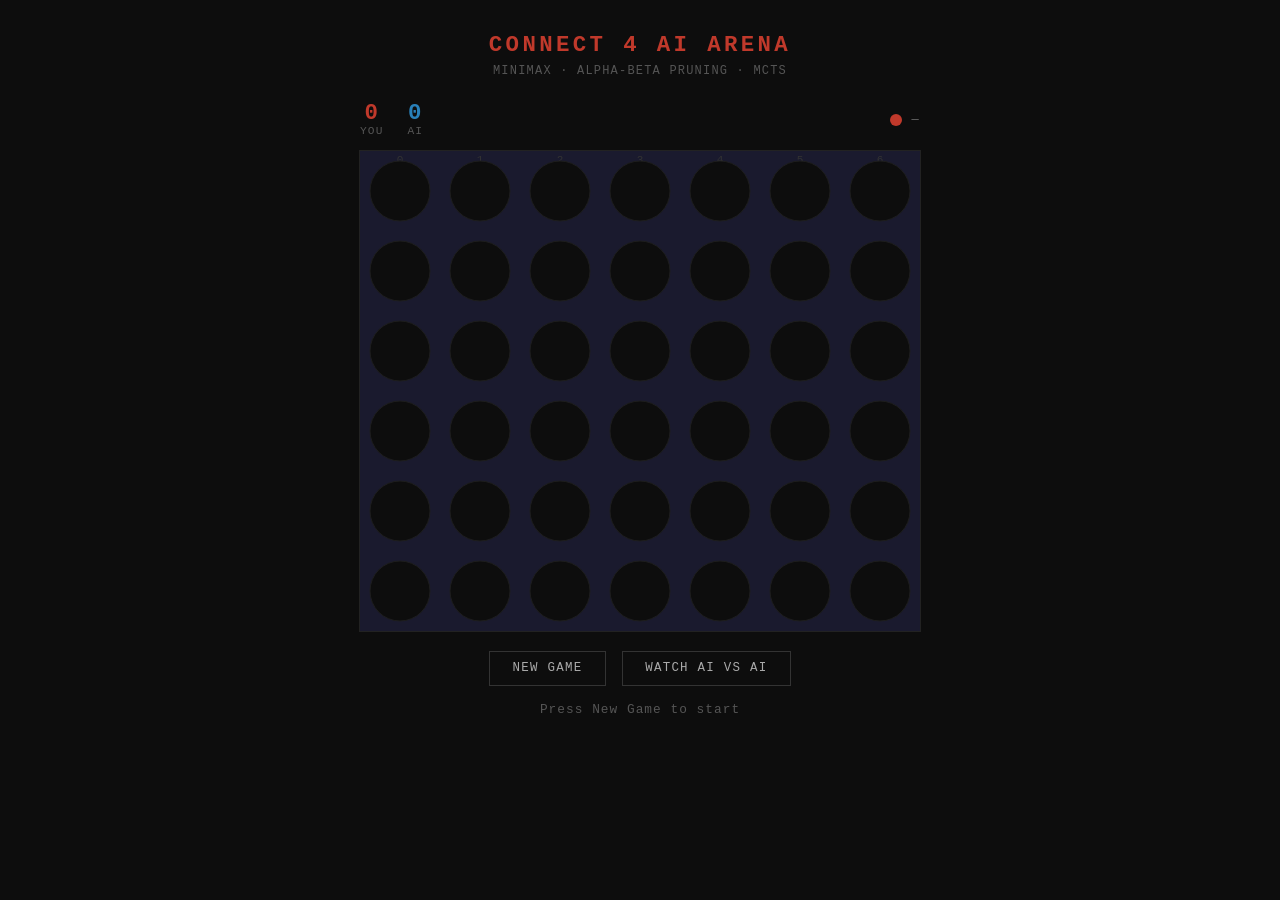
==== index.html @ ddeee267 "Day 16: add frontend files to root for GitHub Pages" ====
<!DOCTYPE html>
<html lang="en">
<head>
  <meta charset="UTF-8" />
  <meta name="viewport" content="width=device-width, initial-scale=1.0"/>
  <title>Connect 4 AI Arena</title>
  <style>
    * { box-sizing: border-box; margin: 0; padding: 0; }

    body {
      background: #0d0d0d;
      color: #f0f0f0;
      font-family: 'Courier New', monospace;
      display: flex;
      flex-direction: column;
      align-items: center;
      min-height: 100vh;
      padding: 2rem;
    }

    h1 {
      font-size: 1.4rem;
      letter-spacing: 0.15em;
      text-transform: uppercase;
      color: #c0392b;
      margin-bottom: 0.4rem;
    }

    .subtitle {
      font-size: 0.75rem;
      color: #555;
      letter-spacing: 0.1em;
      text-transform: uppercase;
      margin-bottom: 1.5rem;
    }

    .hud {
      display: flex;
      align-items: center;
      justify-content: space-between;
      width: 560px;
      margin-bottom: 0.8rem;
    }

    .score-box {
      display: flex;
      gap: 1.5rem;
    }

    .score-item {
      display: flex;
      flex-direction: column;
      align-items: center;
      font-size: 0.7rem;
      text-transform: uppercase;
      letter-spacing: 0.1em;
      color: #555;
    }

    .score-item span {
      font-size: 1.4rem;
      font-weight: bold;
      color: #f0f0f0;
      line-height: 1;
    }

    .score-item.player-score span { color: #c0392b; }
    .score-item.ai-score span     { color: #2980b9; }

    .turn-display {
      display: flex;
      align-items: center;
      gap: 0.6rem;
      font-size: 0.75rem;
      text-transform: uppercase;
      letter-spacing: 0.1em;
      color: #666;
    }

    #turn-indicator {
      width: 12px;
      height: 12px;
      border-radius: 50%;
      background: #c0392b;
      transition: background 0.3s;
    }

    #board-canvas {
      border: 1px solid #222;
      cursor: pointer;
      display: block;
    }

    .controls {
      margin-top: 1.2rem;
      display: flex;
      gap: 1rem;
    }

    button {
      background: none;
      border: 1px solid #333;
      color: #aaa;
      font-family: inherit;
      font-size: 0.78rem;
      text-transform: uppercase;
      letter-spacing: 0.1em;
      padding: 0.6rem 1.4rem;
      cursor: pointer;
      transition: border-color 0.2s, color 0.2s;
    }

    button:hover  { border-color: #c0392b; color: #c0392b; }
    button.active { border-color: #c0392b; color: #c0392b; }

    #status {
      margin-top: 1rem;
      font-size: 0.8rem;
      color: #555;
      letter-spacing: 0.08em;
      min-height: 1.4rem;
      text-align: center;
    }

    #status.highlight { color: #f1c40f; font-weight: bold; }

    .game-id {
      margin-top: 0.4rem;
      font-size: 0.62rem;
      color: #2a2a2a;
      letter-spacing: 0.06em;
    }
  </style>
</head>
<body>

  <h1>Connect 4 AI Arena</h1>
  <p class="subtitle">Minimax · Alpha-Beta Pruning · MCTS</p>

  <div class="hud">
    <div class="score-box">
      <div class="score-item player-score">
        <span id="score-player">0</span>
        You
      </div>
      <div class="score-item ai-score">
        <span id="score-ai">0</span>
        AI
      </div>
    </div>
    <div class="turn-display">
      <div id="turn-indicator"></div>
      <span id="turn-label">—</span>
    </div>
  </div>

  <canvas id="board-canvas" width="560" height="480"></canvas>

  <div class="controls">
    <button id="btn-new">New Game</button>
    <button id="btn-watch">Watch AI vs AI</button>
  </div>

  <div id="status">Press New Game to start</div>
  <div class="game-id" id="game-id-label"></div>

  <script src="app.js"></script>
</body>
</html>
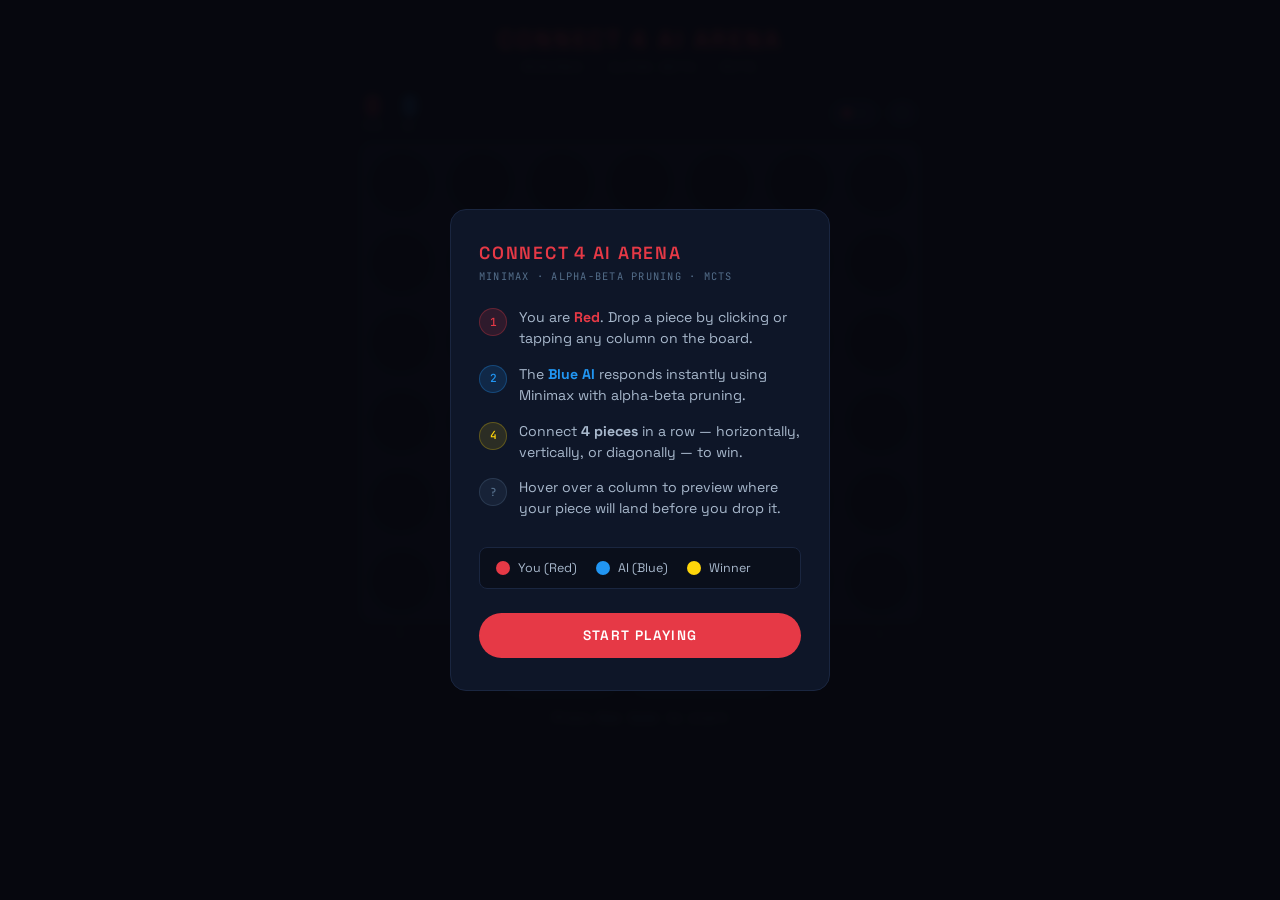
==== commit 9616c2ac: "Sync updated frontend files to root for GitHub Pages" ====
--- a/index.html
+++ b/index.html
@@ -2,159 +2,411 @@
 <html lang="en">
 <head>
   <meta charset="UTF-8" />
-  <meta name="viewport" content="width=device-width, initial-scale=1.0"/>
+  <meta name="viewport" content="width=device-width, initial-scale=1.0, maximum-scale=1.0"/>
   <title>Connect 4 AI Arena</title>
+  <link href="https://fonts.googleapis.com/css2?family=Space+Grotesk:wght@400;500;600&family=JetBrains+Mono:wght@400;500&display=swap" rel="stylesheet"/>
   <style>
-    * { box-sizing: border-box; margin: 0; padding: 0; }
+    *, *::before, *::after { box-sizing: border-box; margin: 0; padding: 0; }
+
+    :root {
+      --p1: #e63946;
+      --p2: #2196f3;
+      --win: #ffd60a;
+      --bg: #07080f;
+      --board-bg: #0e1628;
+      --text: #e8eaf6;
+      --label: #546e8a;
+      --muted: #3d5068;
+      --border: #1a2640;
+    }
+
+    html, body {
+      height: 100%;
+    }
 
     body {
-      background: #0d0d0d;
-      color: #f0f0f0;
-      font-family: 'Courier New', monospace;
+      background: var(--bg);
+      color: var(--text);
+      font-family: 'Space Grotesk', sans-serif;
       display: flex;
       flex-direction: column;
       align-items: center;
       min-height: 100vh;
-      padding: 2rem;
+      padding: 1.5rem 1rem 2rem;
+    }
+
+    header {
+      text-align: center;
+      margin-bottom: 1.25rem;
     }
 
     h1 {
-      font-size: 1.4rem;
+      font-size: clamp(1rem, 4vw, 1.5rem);
+      font-weight: 600;
+      letter-spacing: 0.12em;
+      text-transform: uppercase;
+      color: var(--p1);
+      margin-bottom: 0.3rem;
+    }
+
+    .subtitle {
+      font-family: 'JetBrains Mono', monospace;
+      font-size: clamp(0.55rem, 2vw, 0.7rem);
+      color: var(--label);
       letter-spacing: 0.15em;
       text-transform: uppercase;
-      color: #c0392b;
-      margin-bottom: 0.4rem;
-    }
-
-    .subtitle {
-      font-size: 0.75rem;
-      color: #555;
+    }
+
+    .hud {
+      display: flex;
+      align-items: center;
+      justify-content: space-between;
+      width: 100%;
+      max-width: 560px;
+      margin-bottom: 0.6rem;
+      padding: 0 2px;
+    }
+
+    .scores { display: flex; gap: 1.2rem; }
+
+    .score-block {
+      display: flex;
+      flex-direction: column;
+      align-items: center;
+      gap: 1px;
+    }
+
+    .score-num {
+      font-family: 'JetBrains Mono', monospace;
+      font-size: clamp(1.2rem, 4vw, 1.6rem);
+      font-weight: 500;
+      line-height: 1;
+    }
+
+    .score-num.p1 { color: var(--p1); }
+    .score-num.p2 { color: var(--p2); }
+
+    .score-lbl {
+      font-family: 'JetBrains Mono', monospace;
+      font-size: 0.58rem;
+      color: var(--label);
+      text-transform: uppercase;
       letter-spacing: 0.1em;
+    }
+
+    .turn-badge {
+      display: flex;
+      align-items: center;
+      gap: 0.45rem;
+      font-family: 'JetBrains Mono', monospace;
+      font-size: clamp(0.6rem, 2vw, 0.7rem);
+      color: var(--label);
+      text-transform: uppercase;
+      letter-spacing: 0.08em;
+      background: var(--board-bg);
+      border: 1px solid var(--border);
+      padding: 0.35rem 0.75rem;
+      border-radius: 2rem;
+    }
+
+    #turn-dot {
+      width: 8px; height: 8px;
+      border-radius: 50%;
+      background: var(--p1);
+      transition: background 0.3s;
+      flex-shrink: 0;
+    }
+
+    #turn-dot.pulse { animation: pulse 0.7s ease-in-out infinite; }
+
+    @keyframes pulse {
+      0%, 100% { opacity: 1; transform: scale(1); }
+      50% { opacity: 0.3; transform: scale(0.7); }
+    }
+
+    .canvas-wrap {
+      width: 100%;
+      max-width: 560px;
+      display: flex;
+      flex-direction: column;
+      align-items: center;
+    }
+
+    canvas {
+      display: block;
+      width: 100%;
+      border-radius: 10px;
+      border: 1px solid var(--border);
+      touch-action: none;
+    }
+
+    .col-labels {
+      display: flex;
+      width: 100%;
+      max-width: 560px;
+      margin-top: 0.35rem;
+    }
+
+    .col-label {
+      flex: 1;
+      text-align: center;
+      font-family: 'JetBrains Mono', monospace;
+      font-size: 0.58rem;
+      color: var(--muted);
+    }
+
+    .controls {
+      display: flex;
+      gap: 0.6rem;
+      margin-top: 1.2rem;
+      flex-wrap: wrap;
+      justify-content: center;
+    }
+
+    button {
+      font-family: 'Space Grotesk', sans-serif;
+      font-size: clamp(0.7rem, 2.5vw, 0.78rem);
+      font-weight: 500;
+      letter-spacing: 0.08em;
+      text-transform: uppercase;
+      padding: 0.6rem 1.4rem;
+      border-radius: 2rem;
+      cursor: pointer;
+      transition: all 0.2s;
+      border: 1px solid var(--border);
+      background: var(--board-bg);
+      color: var(--label);
+      -webkit-tap-highlight-color: transparent;
+    }
+
+    button:hover, button:active { border-color: var(--p1); color: var(--p1); }
+    button.active { border-color: var(--p1); color: var(--p1); background: rgba(230,57,70,0.08); }
+
+    #status {
+      margin-top: 0.85rem;
+      font-family: 'JetBrains Mono', monospace;
+      font-size: clamp(0.65rem, 2.2vw, 0.75rem);
+      color: var(--label);
+      letter-spacing: 0.05em;
+      min-height: 1.2rem;
+      text-align: center;
+      padding: 0 1rem;
+    }
+
+    #status.win      { color: var(--win); font-weight: 500; }
+    #status.lose     { color: var(--p2); }
+    #status.thinking { color: var(--p2); }
+
+    .game-id {
+      margin-top: 0.3rem;
+      font-family: 'JetBrains Mono', monospace;
+      font-size: 0.55rem;
+      color: #1d2d42;
+    }
+
+    /* ── RULES MODAL ── */
+    .modal-overlay {
+      position: fixed;
+      inset: 0;
+      background: rgba(7, 8, 15, 0.92);
+      display: flex;
+      align-items: center;
+      justify-content: center;
+      z-index: 100;
+      padding: 1rem;
+      backdrop-filter: blur(4px);
+    }
+
+    .modal-overlay.hidden { display: none; }
+
+    .modal {
+      background: #0e1628;
+      border: 1px solid #1a2640;
+      border-radius: 16px;
+      padding: 2rem 1.75rem;
+      max-width: 380px;
+      width: 100%;
+    }
+
+    .modal h2 {
+      font-size: 1.1rem;
+      font-weight: 600;
+      letter-spacing: 0.1em;
+      text-transform: uppercase;
+      color: var(--p1);
+      margin-bottom: 0.3rem;
+    }
+
+    .modal .tagline {
+      font-family: 'JetBrains Mono', monospace;
+      font-size: 0.65rem;
+      color: var(--label);
+      letter-spacing: 0.12em;
       text-transform: uppercase;
       margin-bottom: 1.5rem;
     }
 
-    .hud {
-      display: flex;
-      align-items: center;
-      justify-content: space-between;
-      width: 560px;
-      margin-bottom: 0.8rem;
-    }
-
-    .score-box {
-      display: flex;
-      gap: 1.5rem;
-    }
-
-    .score-item {
+    .rules-list {
+      list-style: none;
       display: flex;
       flex-direction: column;
-      align-items: center;
+      gap: 0.9rem;
+      margin-bottom: 1.75rem;
+    }
+
+    .rules-list li {
+      display: flex;
+      align-items: flex-start;
+      gap: 0.75rem;
+      font-size: 0.88rem;
+      color: #a8b8cc;
+      line-height: 1.5;
+    }
+
+    .rule-icon {
+      width: 28px;
+      height: 28px;
+      border-radius: 50%;
+      flex-shrink: 0;
+      display: flex;
+      align-items: center;
+      justify-content: center;
       font-size: 0.7rem;
-      text-transform: uppercase;
+      font-family: 'JetBrains Mono', monospace;
+      font-weight: 500;
+      margin-top: 1px;
+    }
+
+    .rule-icon.red  { background: rgba(230,57,70,0.15); color: var(--p1); border: 1px solid rgba(230,57,70,0.3); }
+    .rule-icon.blue { background: rgba(33,150,243,0.15); color: var(--p2); border: 1px solid rgba(33,150,243,0.3); }
+    .rule-icon.gold { background: rgba(255,214,10,0.12); color: var(--win); border: 1px solid rgba(255,214,10,0.25); }
+    .rule-icon.gray { background: rgba(84,110,138,0.15); color: var(--label); border: 1px solid rgba(84,110,138,0.3); }
+
+    .legend {
+      display: flex;
+      gap: 1.2rem;
+      margin-bottom: 1.5rem;
+      padding: 0.75rem 1rem;
+      background: rgba(7,8,15,0.5);
+      border-radius: 8px;
+      border: 1px solid var(--border);
+    }
+
+    .legend-item {
+      display: flex;
+      align-items: center;
+      gap: 0.5rem;
+      font-size: 0.78rem;
+      color: #a8b8cc;
+    }
+
+    .legend-dot {
+      width: 14px;
+      height: 14px;
+      border-radius: 50%;
+    }
+
+    .btn-start {
+      width: 100%;
+      padding: 0.85rem;
+      border-radius: 2rem;
+      background: var(--p1);
+      color: white;
+      border: none;
+      font-family: 'Space Grotesk', sans-serif;
+      font-size: 0.85rem;
+      font-weight: 600;
       letter-spacing: 0.1em;
-      color: #555;
-    }
-
-    .score-item span {
-      font-size: 1.4rem;
-      font-weight: bold;
-      color: #f0f0f0;
-      line-height: 1;
-    }
-
-    .score-item.player-score span { color: #c0392b; }
-    .score-item.ai-score span     { color: #2980b9; }
-
-    .turn-display {
-      display: flex;
-      align-items: center;
-      gap: 0.6rem;
-      font-size: 0.75rem;
-      text-transform: uppercase;
-      letter-spacing: 0.1em;
-      color: #666;
-    }
-
-    #turn-indicator {
-      width: 12px;
-      height: 12px;
-      border-radius: 50%;
-      background: #c0392b;
-      transition: background 0.3s;
-    }
-
-    #board-canvas {
-      border: 1px solid #222;
+      text-transform: uppercase;
       cursor: pointer;
-      display: block;
-    }
-
-    .controls {
-      margin-top: 1.2rem;
-      display: flex;
-      gap: 1rem;
-    }
-
-    button {
-      background: none;
-      border: 1px solid #333;
-      color: #aaa;
-      font-family: inherit;
-      font-size: 0.78rem;
-      text-transform: uppercase;
-      letter-spacing: 0.1em;
-      padding: 0.6rem 1.4rem;
-      cursor: pointer;
-      transition: border-color 0.2s, color 0.2s;
-    }
-
-    button:hover  { border-color: #c0392b; color: #c0392b; }
-    button.active { border-color: #c0392b; color: #c0392b; }
-
-    #status {
-      margin-top: 1rem;
-      font-size: 0.8rem;
-      color: #555;
-      letter-spacing: 0.08em;
-      min-height: 1.4rem;
-      text-align: center;
-    }
-
-    #status.highlight { color: #f1c40f; font-weight: bold; }
-
-    .game-id {
-      margin-top: 0.4rem;
+      transition: background 0.2s, transform 0.1s;
+    }
+
+    .btn-start:active { transform: scale(0.98); }
+    .btn-start:hover  { background: #c0392b; }
+
+    .btn-rules {
       font-size: 0.62rem;
-      color: #2a2a2a;
-      letter-spacing: 0.06em;
+      padding: 0.35rem 0.7rem;
+      margin-left: 0.5rem;
     }
   </style>
 </head>
 <body>
 
-  <h1>Connect 4 AI Arena</h1>
-  <p class="subtitle">Minimax · Alpha-Beta Pruning · MCTS</p>
+  <!-- RULES MODAL -->
+  <div class="modal-overlay" id="modal">
+    <div class="modal">
+      <h2>Connect 4 AI Arena</h2>
+      <p class="tagline">Minimax · Alpha-Beta Pruning · MCTS</p>
+
+      <ul class="rules-list">
+        <li>
+          <div class="rule-icon red">1</div>
+          <span>You are <strong style="color:#e63946">Red</strong>. Drop a piece by clicking or tapping any column on the board.</span>
+        </li>
+        <li>
+          <div class="rule-icon blue">2</div>
+          <span>The <strong style="color:#2196f3">Blue AI</strong> responds instantly using Minimax with alpha-beta pruning.</span>
+        </li>
+        <li>
+          <div class="rule-icon gold">4</div>
+          <span>Connect <strong>4 pieces</strong> in a row — horizontally, vertically, or diagonally — to win.</span>
+        </li>
+        <li>
+          <div class="rule-icon gray">?</div>
+          <span>Hover over a column to preview where your piece will land before you drop it.</span>
+        </li>
+      </ul>
+
+      <div class="legend">
+        <div class="legend-item">
+          <div class="legend-dot" style="background:#e63946"></div>
+          You (Red)
+        </div>
+        <div class="legend-item">
+          <div class="legend-dot" style="background:#2196f3"></div>
+          AI (Blue)
+        </div>
+        <div class="legend-item">
+          <div class="legend-dot" style="background:#ffd60a"></div>
+          Winner
+        </div>
+      </div>
+
+      <button class="btn-start" id="btn-start">Start Playing</button>
+    </div>
+  </div>
+
+  <header>
+    <h1>Connect 4 AI Arena</h1>
+    <p class="subtitle">Minimax · Alpha-Beta · MCTS</p>
+  </header>
 
   <div class="hud">
-    <div class="score-box">
-      <div class="score-item player-score">
-        <span id="score-player">0</span>
-        You
+    <div class="scores">
+      <div class="score-block">
+        <span class="score-num p1" id="score-p1">0</span>
+        <span class="score-lbl">You</span>
       </div>
-      <div class="score-item ai-score">
-        <span id="score-ai">0</span>
-        AI
+      <div class="score-block">
+        <span class="score-num p2" id="score-p2">0</span>
+        <span class="score-lbl">AI</span>
       </div>
     </div>
-    <div class="turn-display">
-      <div id="turn-indicator"></div>
-      <span id="turn-label">—</span>
+    <div style="display:flex;align-items:center;">
+      <div class="turn-badge">
+        <div id="turn-dot"></div>
+        <span id="turn-label">—</span>
+      </div>
+      <button class="btn-rules" id="btn-rules" title="How to play">?</button>
     </div>
   </div>
 
-  <canvas id="board-canvas" width="560" height="480"></canvas>
+  <div class="canvas-wrap">
+    <canvas id="board"></canvas>
+    <div class="col-labels" id="col-labels"></div>
+  </div>
 
   <div class="controls">
     <button id="btn-new">New Game</button>
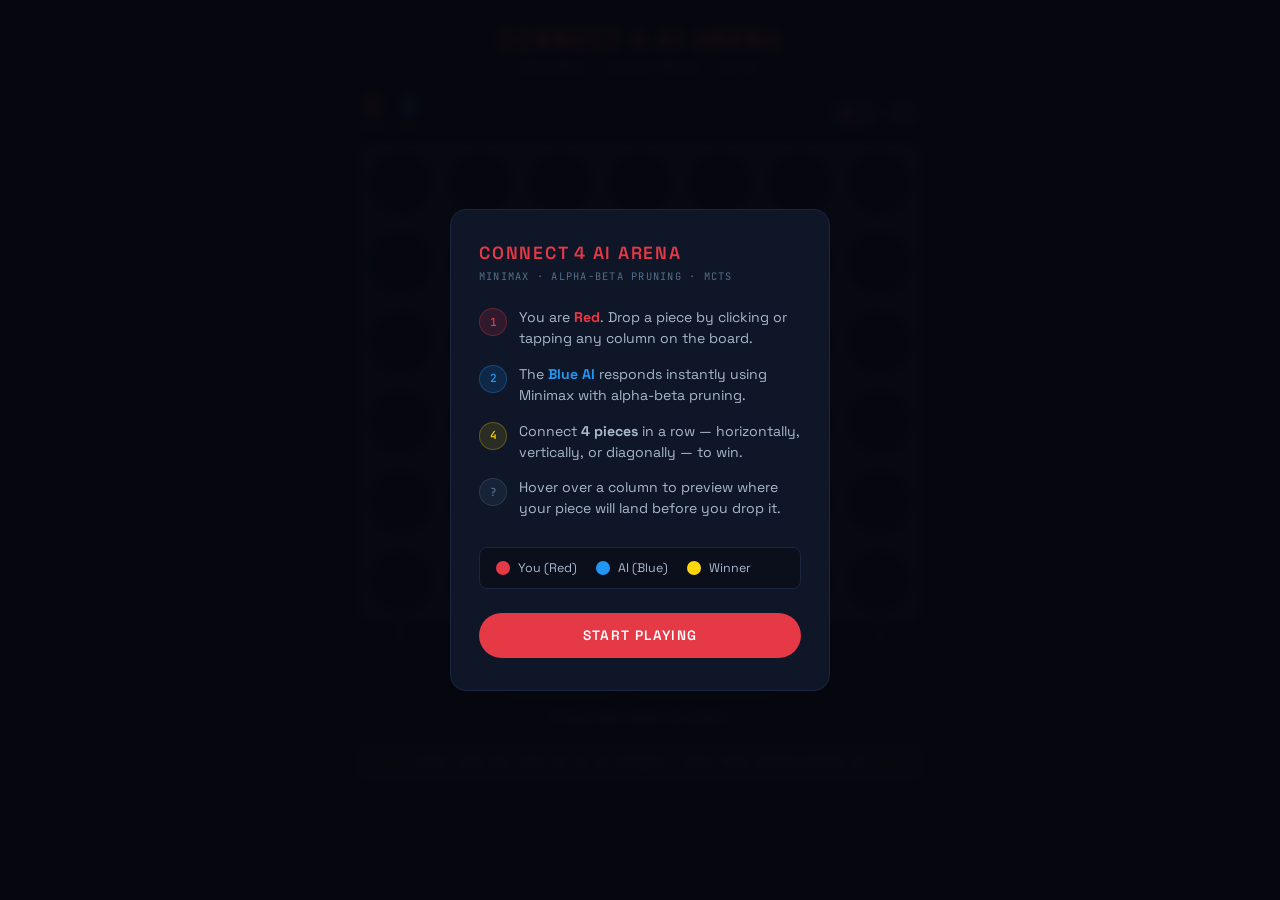
==== commit 3015757f: "Update cold start notice to 60 seconds with better visibility" ====
--- a/index.html
+++ b/index.html
@@ -20,9 +20,7 @@
       --border: #1a2640;
     }
 
-    html, body {
-      height: 100%;
-    }
+    html, body { height: 100%; }
 
     body {
       background: var(--bg);
@@ -35,10 +33,7 @@
       padding: 1.5rem 1rem 2rem;
     }
 
-    header {
-      text-align: center;
-      margin-bottom: 1.25rem;
-    }
+    header { text-align: center; margin-bottom: 1.25rem; }
 
     h1 {
       font-size: clamp(1rem, 4vw, 1.5rem);
@@ -204,7 +199,26 @@
       color: #1d2d42;
     }
 
-    /* ── RULES MODAL ── */
+    .cold-start-notice {
+      margin-top: 0.8rem;
+      padding: 8px 12px;
+      background: rgba(255,255,255,0.04);
+      border: 0.5px solid #2a3a50;
+      border-radius: 4px;
+      width: 100%;
+      max-width: 560px;
+    }
+
+    .cold-start-notice p {
+      font-family: 'JetBrains Mono', monospace;
+      font-size: 0.6rem;
+      color: #546e8a;
+      letter-spacing: 0.1em;
+      text-align: center;
+      margin: 0;
+      text-transform: uppercase;
+    }
+
     .modal-overlay {
       position: fixed;
       inset: 0;
@@ -300,11 +314,7 @@
       color: #a8b8cc;
     }
 
-    .legend-dot {
-      width: 14px;
-      height: 14px;
-      border-radius: 50%;
-    }
+    .legend-dot { width: 14px; height: 14px; border-radius: 50%; }
 
     .btn-start {
       width: 100%;
@@ -416,6 +426,10 @@
   <div id="status">Press New Game to start</div>
   <div class="game-id" id="game-id-label"></div>
 
+  <div class="cold-start-notice">
+    <p>First load may take up to 60 seconds — free tier server waking up</p>
+  </div>
+
   <script src="app.js"></script>
 </body>
 </html>
